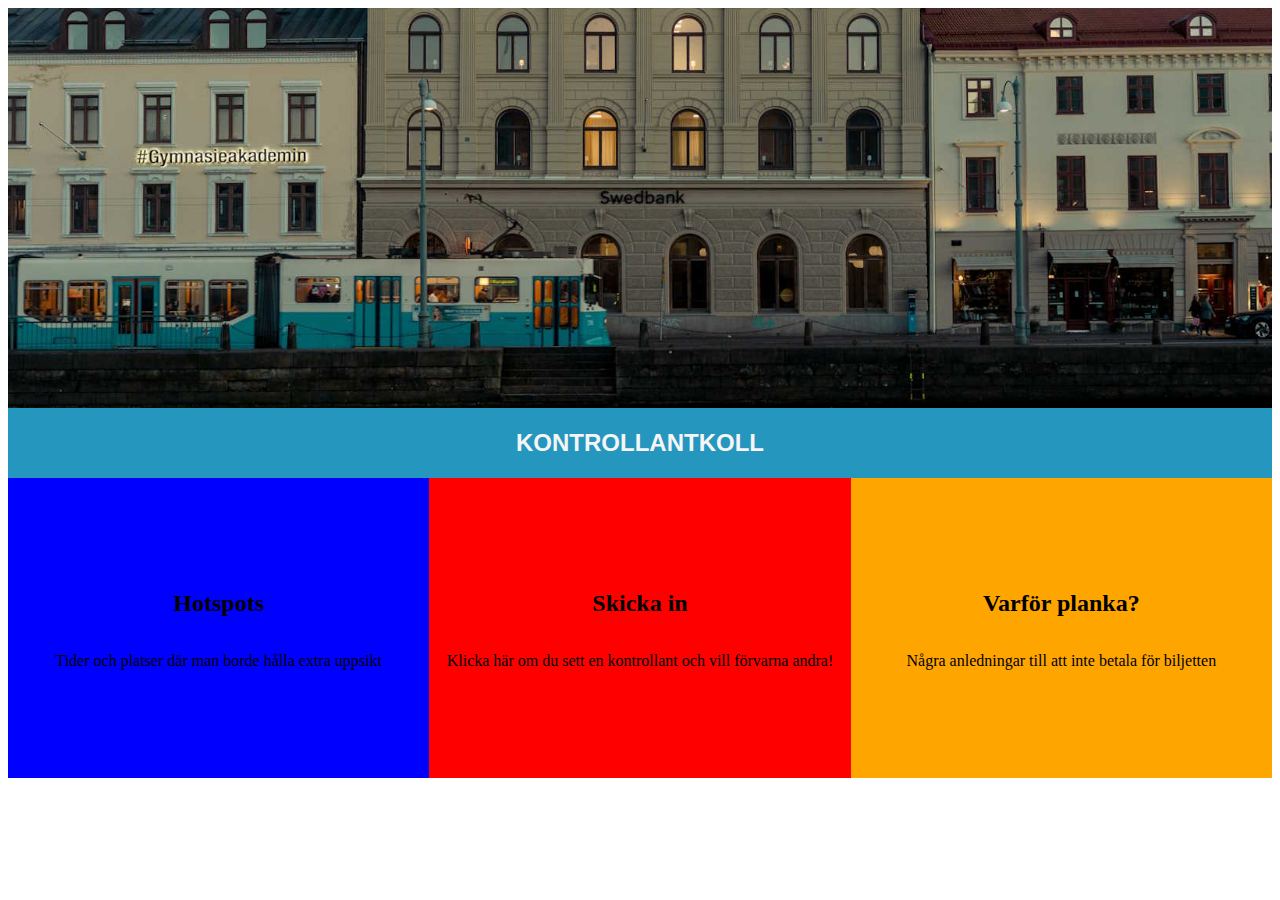
==== index.html @ 669e076f "update" ====
<!DOCTYPE html>
<html lang="en">
<head>
    <meta charset="UTF-8">
    <meta name="viewport" content="width=device-width, initial-scale=1.0">
    <title>KontrollantKoll</title>
    <link rel="stylesheet" href="css/style.css">
</head>
<body>
    <div id="grid_wrapper_main">
        <header>
            <h1>KONTROLLANTKOLL</h1>
        </header>

        <img id="tram_picture_background" src="/img/tram_across_water.jpg" alt="Picture of a tram from across a river">

        <section id="section_1" class="menu_section">
            <h2>Hotspots</h2>
            <p>Tider och platser där man borde hålla extra uppsikt</p>
        </section>
        <section id="section_2" class="menu_section">
            <h2>Skicka in</h2>
            <p>Klicka här om du sett en kontrollant och vill förvarna andra!</p>
        </section>
        <section id="section_3" class="menu_section">
            <h2>Varför planka?</h2>
            <p>Några anledningar till att inte betala för biljetten</p>
        </section>
    </div>
</body>
</html>
---- css/style.css ----
@import url('https://fonts.googleapis.com/css2?family=Bebas+Neue&family=Kanit:ital,wght@0,100;0,200;0,300;0,400;0,500;0,600;0,700;0,800;0,900;1,100;1,200;1,300;1,400;1,500;1,600;1,700;1,800;1,900&family=Oswald:wght@500&display=swap')

* {
    margin: 0;
    padding: 0;
    box-sizing: border-box;
}




/*-Wrappers--------------------------------------------------------------------------------------------------------*/

#grid_wrapper_main {
    display: grid;
    grid-template-columns: 1fr 1fr 1fr;
    grid-template-rows: 400px 70px 300px;
    grid-template-areas:
    "tram tram tram"
    "head head head"
    "sec1 sec2 sec3"
    ;
}

/*-Classes---------------------------------------------------------------------------------------------------------*/

.menu_section {
    overflow: hidden;
    display: flex;
    flex-direction: column;
    justify-content: center;
    align-items: center;
    
}

/*-Ids-------------------------------------------------------------------------------------------------------------*/

#section_1 {
    grid-area: sec1;
    background-color: blue;
}

#section_2 {
    grid-area: sec2;
    background-color: red;
}

#section_3 {
    grid-area: sec3;
    background-color: orange;
}

#tram_picture_background {
    grid-area: tram;
    height: 400px;
    width: 100%;
    object-fit: cover;
    overflow: hidden;
    display: flex;
    justify-content: center;
    align-items: center;
}

/*-tags--------------------------------------------------*/

header {
    grid-area: head;
    background-color: rgb(37, 150, 190);
    display: flex;
    justify-content: center;
    align-items: center;
}

h1 {
    color: whitesmoke;
    font-family: "Kanit", sans-serif;
    font-weight: 600;
    font-size: 1.5rem;
}
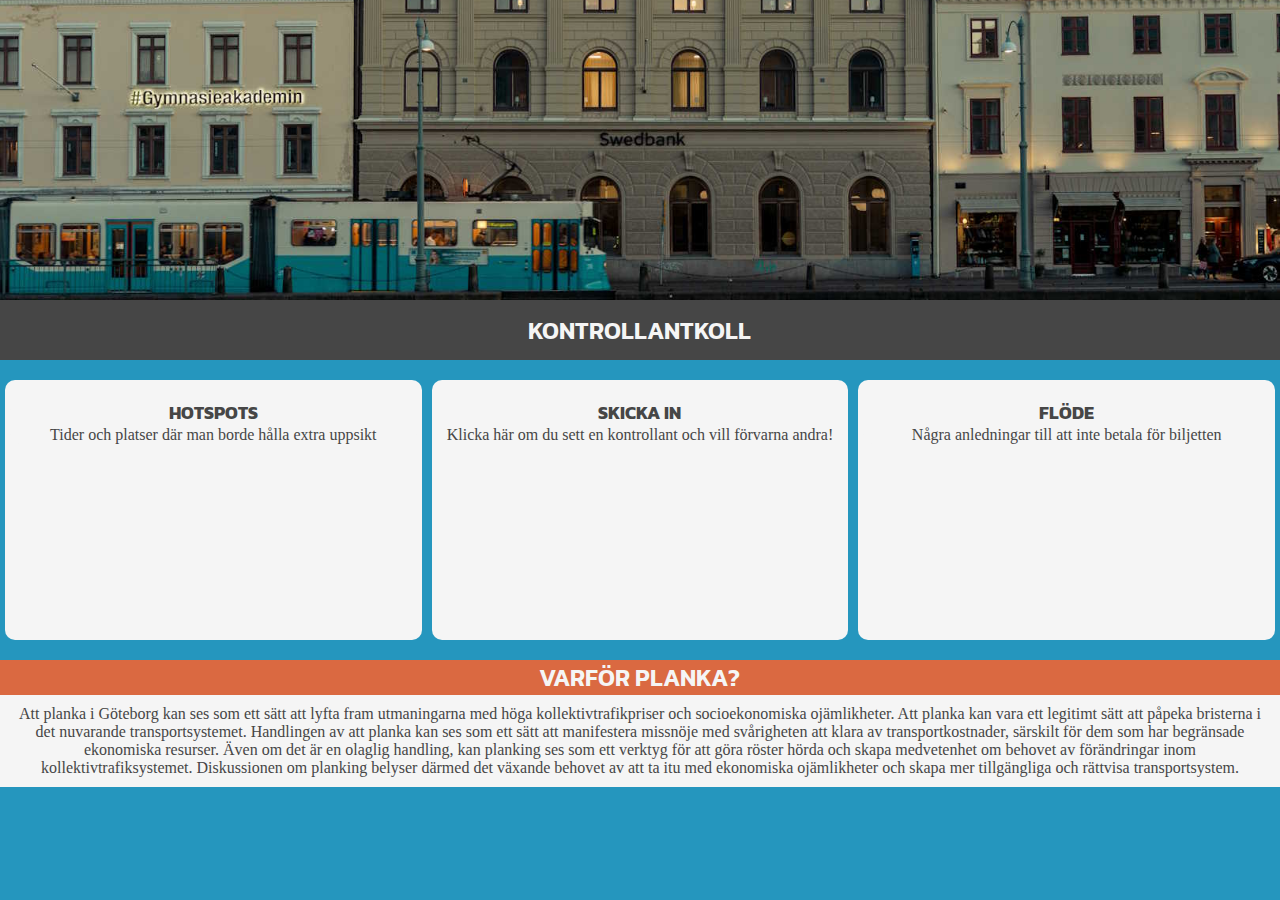
==== commit cfd33adb: "jobbade hemma idag, p.g.a. jag var sjuk" ====
--- a/index.html
+++ b/index.html
@@ -14,18 +14,32 @@
 
         <img id="tram_picture_background" src="/img/tram_across_water.jpg" alt="Picture of a tram from across a river">
 
-        <section id="section_1" class="menu_section">
-            <h2>Hotspots</h2>
-            <p>Tider och platser där man borde hålla extra uppsikt</p>
-        </section>
-        <section id="section_2" class="menu_section">
-            <h2>Skicka in</h2>
-            <p>Klicka här om du sett en kontrollant och vill förvarna andra!</p>
-        </section>
-        <section id="section_3" class="menu_section">
-            <h2>Varför planka?</h2>
-            <p>Några anledningar till att inte betala för biljetten</p>
-        </section>
+        <a href="" id="section_1" class="menu_section">
+            <section class="menu_section">
+                <h2>HOTSPOTS</h2>
+                <p>Tider och platser där man borde hålla extra uppsikt</p>
+            </section>
+        </a>
+
+        <a href="" id="section_2" class="menu_section">        
+            <section class="menu_section">
+                <h2>SKICKA IN</h2>
+                <p>Klicka här om du sett en kontrollant och vill förvarna andra!</p>
+            </section>
+        </a>
+
+        <a href="" id="section_3" class="menu_section">
+            <section class="menu_section">
+                <h2>FLÖDE</h2>
+                <p>Några anledningar till att inte betala för biljetten</p>
+            </section>
+        </a>
+
+        <article id="info_why">
+            <h1 id="title_why">VARFÖR PLANKA?</h1>
+            <p id="text_why">Att planka i Göteborg kan ses som ett sätt att lyfta fram utmaningarna med höga kollektivtrafikpriser och socioekonomiska ojämlikheter. Att planka kan vara ett legitimt sätt att påpeka bristerna i det nuvarande transportsystemet. Handlingen av att planka kan ses som ett sätt att manifestera missnöje med svårigheten att klara av transportkostnader, särskilt för dem som har begränsade ekonomiska resurser. Även om det är en olaglig handling, kan planking ses som ett verktyg för att göra röster hörda och skapa medvetenhet om behovet av förändringar inom kollektivtrafiksystemet. Diskussionen om planking belyser därmed det växande behovet av att ta itu med ekonomiska ojämlikheter och skapa mer tillgängliga och rättvisa transportsystem.</p>
+        </article>
+
     </div>
 </body>
 </html>--- a/css/style.css
+++ b/css/style.css
@@ -1,4 +1,4 @@
-@import url('https://fonts.googleapis.com/css2?family=Bebas+Neue&family=Kanit:ital,wght@0,100;0,200;0,300;0,400;0,500;0,600;0,700;0,800;0,900;1,100;1,200;1,300;1,400;1,500;1,600;1,700;1,800;1,900&family=Oswald:wght@500&display=swap')
+@import url('https://fonts.googleapis.com/css2?family=Bebas+Neue&family=Kanit:ital,wght@0,100;0,200;0,300;0,400;0,500;0,600;0,700;0,800;0,900;1,100;1,200;1,300;1,400;1,500;1,600;1,700;1,800;1,900&family=Oswald:wght@500&display=swap');
 
 * {
     margin: 0;
@@ -6,19 +6,17 @@
     box-sizing: border-box;
 }
 
-
-
-
 /*-Wrappers--------------------------------------------------------------------------------------------------------*/
 
 #grid_wrapper_main {
     display: grid;
     grid-template-columns: 1fr 1fr 1fr;
-    grid-template-rows: 400px 70px 300px;
+    grid-template-rows: 300px 60px 300px minmax(100px, 1fr);
     grid-template-areas:
     "tram tram tram"
     "head head head"
     "sec1 sec2 sec3"
+    "info info info"
     ;
 }
 
@@ -28,44 +26,64 @@
     overflow: hidden;
     display: flex;
     flex-direction: column;
-    justify-content: center;
-    align-items: center;
-    
+    justify-content: top;
+    text-align: center;
+    border-radius: 10px;
+    margin: 5px;
+    margin-top: 20px;
+    margin-bottom: 20px;
+    background-color: whitesmoke;
 }
 
 /*-Ids-------------------------------------------------------------------------------------------------------------*/
 
+#tram_picture_background {
+    grid-area: tram;
+    height: 100%;
+    width: 100%;
+    object-fit: cover;
+    overflow: hidden;
+}
+
 #section_1 {
     grid-area: sec1;
-    background-color: blue;
 }
 
 #section_2 {
     grid-area: sec2;
-    background-color: red;
 }
 
 #section_3 {
     grid-area: sec3;
-    background-color: orange;
 }
 
-#tram_picture_background {
-    grid-area: tram;
-    height: 400px;
+#info_why {
+    grid-area: info;
+    display: flex;
+    flex-direction: column;
+    justify-content: center;
+    text-align: center;
+}
+
+#title_why {
+    background-color: rgb(218, 105, 65);
     width: 100%;
-    object-fit: cover;
-    overflow: hidden;
-    display: flex;
-    justify-content: center;
-    align-items: center;
+}
+
+#text_why {
+    background-color: whitesmoke;
+    padding: 10px;
 }
 
 /*-tags--------------------------------------------------*/
 
+body {
+    background-color: rgb(37, 150, 190);
+}
+
 header {
     grid-area: head;
-    background-color: rgb(37, 150, 190);
+    background-color: rgb(70, 70, 70);
     display: flex;
     justify-content: center;
     align-items: center;
@@ -76,4 +94,18 @@
     font-family: "Kanit", sans-serif;
     font-weight: 600;
     font-size: 1.5rem;
+}
+
+h2 {
+    font-family: "Kanit", sans-serif;
+    font-size: 1.1rem;
+    color: rgb(70, 70, 70);
+}
+
+p {
+    color: rgb(70, 70, 70);
+}
+
+a {
+    text-decoration: none;
 }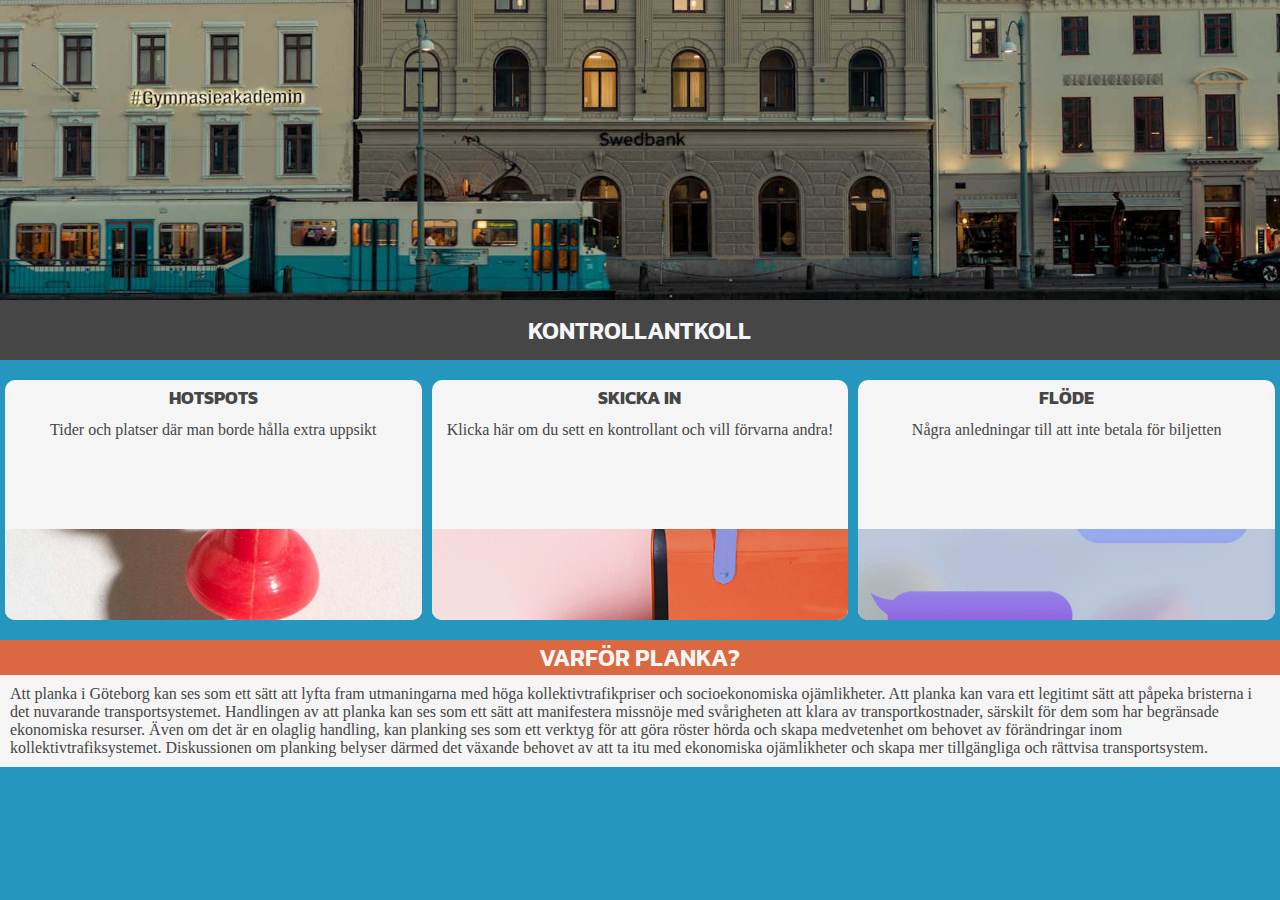
==== commit c9dc2145: "måndag igen" ====
--- a/index.html
+++ b/index.html
@@ -15,24 +15,21 @@
         <img id="tram_picture_background" src="/img/tram_across_water.jpg" alt="Picture of a tram from across a river">
 
         <a href="" id="section_1" class="menu_section">
-            <section class="menu_section">
-                <h2>HOTSPOTS</h2>
-                <p>Tider och platser där man borde hålla extra uppsikt</p>
-            </section>
+            <h2 class="menu_text">HOTSPOTS</h2>
+            <p class="menu_text">Tider och platser där man borde hålla extra uppsikt</p>
+            <img src="img/map_pin.jpg" alt="Picture of some chat bubbles" class="menu_img">
         </a>
 
         <a href="" id="section_2" class="menu_section">        
-            <section class="menu_section">
-                <h2>SKICKA IN</h2>
-                <p>Klicka här om du sett en kontrollant och vill förvarna andra!</p>
-            </section>
+            <h2 class="menu_text">SKICKA IN</h2>
+            <p class="menu_text">Klicka här om du sett en kontrollant och vill förvarna andra!</p>
+            <img src="img/mailbox.jpg" alt="Picture of some chat bubbles" class="menu_img">
         </a>
 
         <a href="" id="section_3" class="menu_section">
-            <section class="menu_section">
-                <h2>FLÖDE</h2>
-                <p>Några anledningar till att inte betala för biljetten</p>
-            </section>
+            <h2 class="menu_text">FLÖDE</h2>
+            <p class="menu_text">Några anledningar till att inte betala för biljetten</p>
+            <img src="img/messages.jpg" alt="Picture of some chat bubbles" class="menu_img">
         </a>
 
         <article id="info_why">
--- a/css/style.css
+++ b/css/style.css
@@ -11,7 +11,7 @@
 #grid_wrapper_main {
     display: grid;
     grid-template-columns: 1fr 1fr 1fr;
-    grid-template-rows: 300px 60px 300px minmax(100px, 1fr);
+    grid-template-rows: 300px 60px 280px minmax(100px, 1fr);
     grid-template-areas:
     "tram tram tram"
     "head head head"
@@ -27,12 +27,25 @@
     display: flex;
     flex-direction: column;
     justify-content: top;
-    text-align: center;
+    align-items: center;
     border-radius: 10px;
     margin: 5px;
     margin-top: 20px;
     margin-bottom: 20px;
     background-color: whitesmoke;
+    position: relative;
+}
+
+.menu_text {
+    padding: 5px;
+}
+
+.menu_img {
+    height: 38%;
+    width: 100%;
+    object-fit: cover;
+    position: absolute;
+    bottom: 0;
 }
 
 /*-Ids-------------------------------------------------------------------------------------------------------------*/
@@ -62,7 +75,6 @@
     display: flex;
     flex-direction: column;
     justify-content: center;
-    text-align: center;
 }
 
 #title_why {
@@ -94,12 +106,14 @@
     font-family: "Kanit", sans-serif;
     font-weight: 600;
     font-size: 1.5rem;
+    text-align: center;
 }
 
 h2 {
     font-family: "Kanit", sans-serif;
     font-size: 1.1rem;
     color: rgb(70, 70, 70);
+    text-align: center;
 }
 
 p {
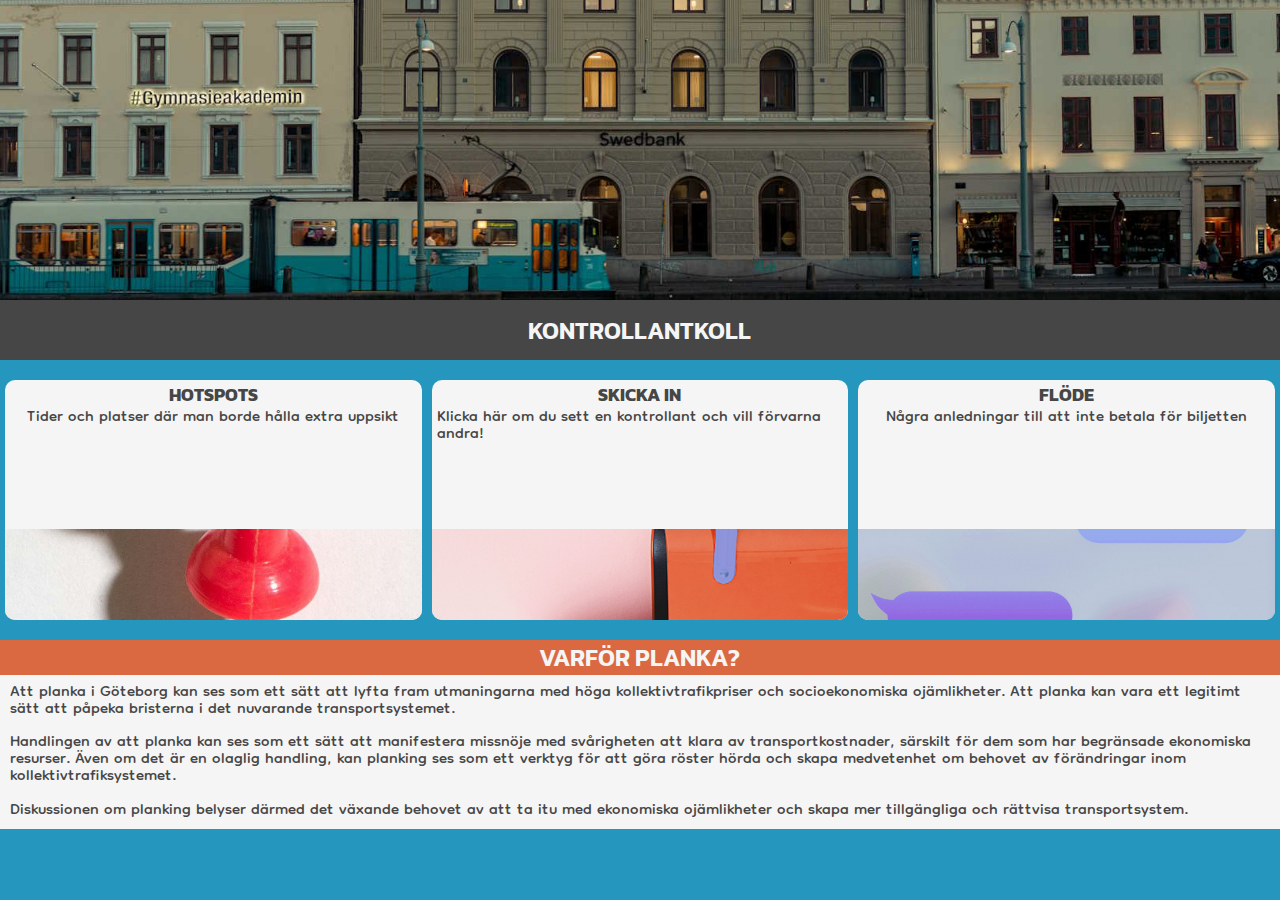
==== commit bc2d8fdf: "måndag igen" ====
--- a/index.html
+++ b/index.html
@@ -12,21 +12,21 @@
             <h1>KONTROLLANTKOLL</h1>
         </header>
 
-        <img id="tram_picture_background" src="/img/tram_across_water.jpg" alt="Picture of a tram from across a river">
+        <img id="tram_picture_background" src="img/tram_across_water.jpg" alt="Picture of a tram from across a river">
 
-        <a href="" id="section_1" class="menu_section">
+        <a href="hotspots.html" id="alternative_1" class="menu_section">
             <h2 class="menu_text">HOTSPOTS</h2>
             <p class="menu_text">Tider och platser där man borde hålla extra uppsikt</p>
             <img src="img/map_pin.jpg" alt="Picture of some chat bubbles" class="menu_img">
         </a>
 
-        <a href="" id="section_2" class="menu_section">        
+        <a href="send_in.html" id="alternative_2" class="menu_section">        
             <h2 class="menu_text">SKICKA IN</h2>
             <p class="menu_text">Klicka här om du sett en kontrollant och vill förvarna andra!</p>
             <img src="img/mailbox.jpg" alt="Picture of some chat bubbles" class="menu_img">
         </a>
 
-        <a href="" id="section_3" class="menu_section">
+        <a href="feed.html" id="alternative_3" class="menu_section">
             <h2 class="menu_text">FLÖDE</h2>
             <p class="menu_text">Några anledningar till att inte betala för biljetten</p>
             <img src="img/messages.jpg" alt="Picture of some chat bubbles" class="menu_img">
@@ -34,7 +34,13 @@
 
         <article id="info_why">
             <h1 id="title_why">VARFÖR PLANKA?</h1>
-            <p id="text_why">Att planka i Göteborg kan ses som ett sätt att lyfta fram utmaningarna med höga kollektivtrafikpriser och socioekonomiska ojämlikheter. Att planka kan vara ett legitimt sätt att påpeka bristerna i det nuvarande transportsystemet. Handlingen av att planka kan ses som ett sätt att manifestera missnöje med svårigheten att klara av transportkostnader, särskilt för dem som har begränsade ekonomiska resurser. Även om det är en olaglig handling, kan planking ses som ett verktyg för att göra röster hörda och skapa medvetenhet om behovet av förändringar inom kollektivtrafiksystemet. Diskussionen om planking belyser därmed det växande behovet av att ta itu med ekonomiska ojämlikheter och skapa mer tillgängliga och rättvisa transportsystem.</p>
+            <p id="text_why">
+                Att planka i Göteborg kan ses som ett sätt att lyfta fram utmaningarna med höga kollektivtrafikpriser och socioekonomiska ojämlikheter. Att planka kan vara ett legitimt sätt att påpeka bristerna i det nuvarande transportsystemet. 
+                <br /><br />
+                Handlingen av att planka kan ses som ett sätt att manifestera missnöje med svårigheten att klara av transportkostnader, särskilt för dem som har begränsade ekonomiska resurser. Även om det är en olaglig handling, kan planking ses som ett verktyg för att göra röster hörda och skapa medvetenhet om behovet av förändringar inom kollektivtrafiksystemet. 
+                <br /><br />
+                Diskussionen om planking belyser därmed det växande behovet av att ta itu med ekonomiska ojämlikheter och skapa mer tillgängliga och rättvisa transportsystem.
+            </p>
         </article>
 
     </div>
--- a/css/style.css
+++ b/css/style.css
@@ -1,9 +1,20 @@
 @import url('https://fonts.googleapis.com/css2?family=Bebas+Neue&family=Kanit:ital,wght@0,100;0,200;0,300;0,400;0,500;0,600;0,700;0,800;0,900;1,100;1,200;1,300;1,400;1,500;1,600;1,700;1,800;1,900&family=Oswald:wght@500&display=swap');
+
+@import url('https://fonts.googleapis.com/css2?family=Dongle&display=swap');
 
 * {
     margin: 0;
     padding: 0;
     box-sizing: border-box;
+
+    --burgerline_width: 30px;
+    --burgerline_height: 6px;
+    --burgerline_margin: 5px;
+
+    --vasttrafik_blue: rgb(37, 150, 190);
+    --text_gray: rgb(70, 70, 70);
+    --background_white: whitesmoke;
+    --complementary_orange: rgb(218, 105, 65);
 }
 
 /*-Wrappers--------------------------------------------------------------------------------------------------------*/
@@ -20,6 +31,46 @@
     ;
 }
 
+#grid_wrapper_hotspots {
+    display: grid;
+    grid-template-columns: 100%;
+    grid-template-rows: 50px 500px 500px;
+    grid-template-areas: 
+    "menu"
+    "map_"
+    "tabl"
+    ;
+}
+
+#grid_wrapper_send_in {
+    display: grid;
+    grid-template-columns: 100%;
+    grid-template-rows: 50px 200px 200px 200px 400px;
+    grid-template-areas:
+    "menu"
+    "stop"
+    "line"
+    "time"
+    "addi"
+    ;
+}
+
+#grid_wrapper_feed {
+    display: grid;
+    grid-template-columns: 1fr 1fr;
+    grid-template-rows: 50px 100px 100px 100px 100px 100px 100px 100px;
+    grid-template-areas:
+    "menu menu"
+    "art1 pic1"
+    "art1 art2"
+    "art3 art2"
+    "art3 art4"
+    "art5 art4"
+    "art5 art6"
+    "pic2 art6"
+    ;
+}
+
 /*-Classes---------------------------------------------------------------------------------------------------------*/
 
 .menu_section {
@@ -32,12 +83,14 @@
     margin: 5px;
     margin-top: 20px;
     margin-bottom: 20px;
-    background-color: whitesmoke;
+    background-color: var(--background_white);
     position: relative;
 }
 
 .menu_text {
-    padding: 5px;
+    padding-left: 5px;
+    padding-right: 5px;
+    padding-top: 2px;
 }
 
 .menu_img {
@@ -48,7 +101,68 @@
     bottom: 0;
 }
 
+.links_visible {
+    transform: translateY(450px);
+}
+
+.burger_line {
+    width: var(--burgerline_width);
+    height: var(--burgerline_height);
+    margin: var(--burgerline_margin);
+    background: var(--background_white);
+    transition: all 0.5s;
+}
+
+.burger_in_x_form #burger_line_1 {
+    transform: translateY(calc(var(--burgerline_height) + var(--burgerline_margin))) rotate(45deg);
+}
+
+.burger_in_x_form #burger_line_2 {
+    opacity: 0;
+}
+
+.burger_in_x_form #burger_line_3 {
+    transform: translateY(calc((-1)*(var(--burgerline_height) + var(--burgerline_margin)))) rotate(-45deg);
+}
+
 /*-Ids-------------------------------------------------------------------------------------------------------------*/
+#burger {
+    cursor: pointer;
+    margin-right: 10px;
+}
+
+#link_list {
+    display: flex;
+    flex-direction: column;
+    height: 400px;
+    width: 150px;
+    position: absolute;
+    top: -400px;
+    right: 0;
+    align-items: center;
+    justify-content: space-around;
+    list-style: none;
+    background: var(--background_white);
+    transition: all 0.5s;
+    z-index: -1;
+}
+
+#link_list a {
+    color: var(--text_gray);
+    font-weight: bold;
+    font-size: 1.25rem;
+    letter-spacing: 0.1875rem;
+    text-transform: uppercase;
+    width: 150px;
+    height: 3rem;
+    display: flex;
+    justify-content: center;
+    align-items: center;
+}
+
+#link_list a:hover {
+    background: var(--complementary_orange)
+}
 
 #tram_picture_background {
     grid-area: tram;
@@ -58,15 +172,15 @@
     overflow: hidden;
 }
 
-#section_1 {
+#alternative_1 {
     grid-area: sec1;
 }
 
-#section_2 {
+#alternative_2 {
     grid-area: sec2;
 }
 
-#section_3 {
+#alternative_3 {
     grid-area: sec3;
 }
 
@@ -78,31 +192,83 @@
 }
 
 #title_why {
-    background-color: rgb(218, 105, 65);
+    background-color: var(--complementary_orange);
     width: 100%;
 }
 
 #text_why {
-    background-color: whitesmoke;
+    background-color: var(--background_white);
     padding: 10px;
 }
 
+#article_map {
+    grid-area: map_;
+}
+
+#article_time {
+    grid-area: tabl;
+}
+
+#what_stop {
+    grid-area: stop;
+    background-color: rgb(0, 23, 66);
+}
+
+#what_tramline {
+    grid-area: line;
+    background-color: forestgreen;
+}
+
+#what_time {
+    grid-area: time;
+    background-color: chartreuse;
+}
+
+#additional_info {
+    grid-area: addi;
+    background-color: coral;
+}
+
+#title_and_menu {
+    grid-area: menu;
+    position: sticky;
+    top: 0px;
+    display: flex;
+    justify-content: space-between;
+    height: 50px;
+}
+
+#title_and_menu h1 {
+    margin-left: 10px;
+    width: 100%;
+}
+
 /*-tags--------------------------------------------------*/
 
 body {
-    background-color: rgb(37, 150, 190);
+    background-color: var(--vasttrafik_blue);
+}
+
+nav {
+    height: 100px;
+    width: 100%;
+    display: flex;
+    justify-content: end;
+    align-items: center;
+    font-family: 'Courier New', Courier, monospace;
 }
 
 header {
     grid-area: head;
-    background-color: rgb(70, 70, 70);
+    background-color: var(--text_gray);
     display: flex;
     justify-content: center;
     align-items: center;
+    z-index: 1;
 }
 
 h1 {
-    color: whitesmoke;
+    color: var(--background_white);
     font-family: "Kanit", sans-serif;
     font-weight: 600;
     font-size: 1.5rem;
@@ -112,12 +278,15 @@
 h2 {
     font-family: "Kanit", sans-serif;
     font-size: 1.1rem;
-    color: rgb(70, 70, 70);
+    color: var(--text_gray);
     text-align: center;
 }
 
 p {
-    color: rgb(70, 70, 70);
+    color: var(--text_gray);
+    font-family: "Dongle", sans-serif;
+    font-size: 1.5rem;
+    line-height: 0.7;
 }
 
 a {
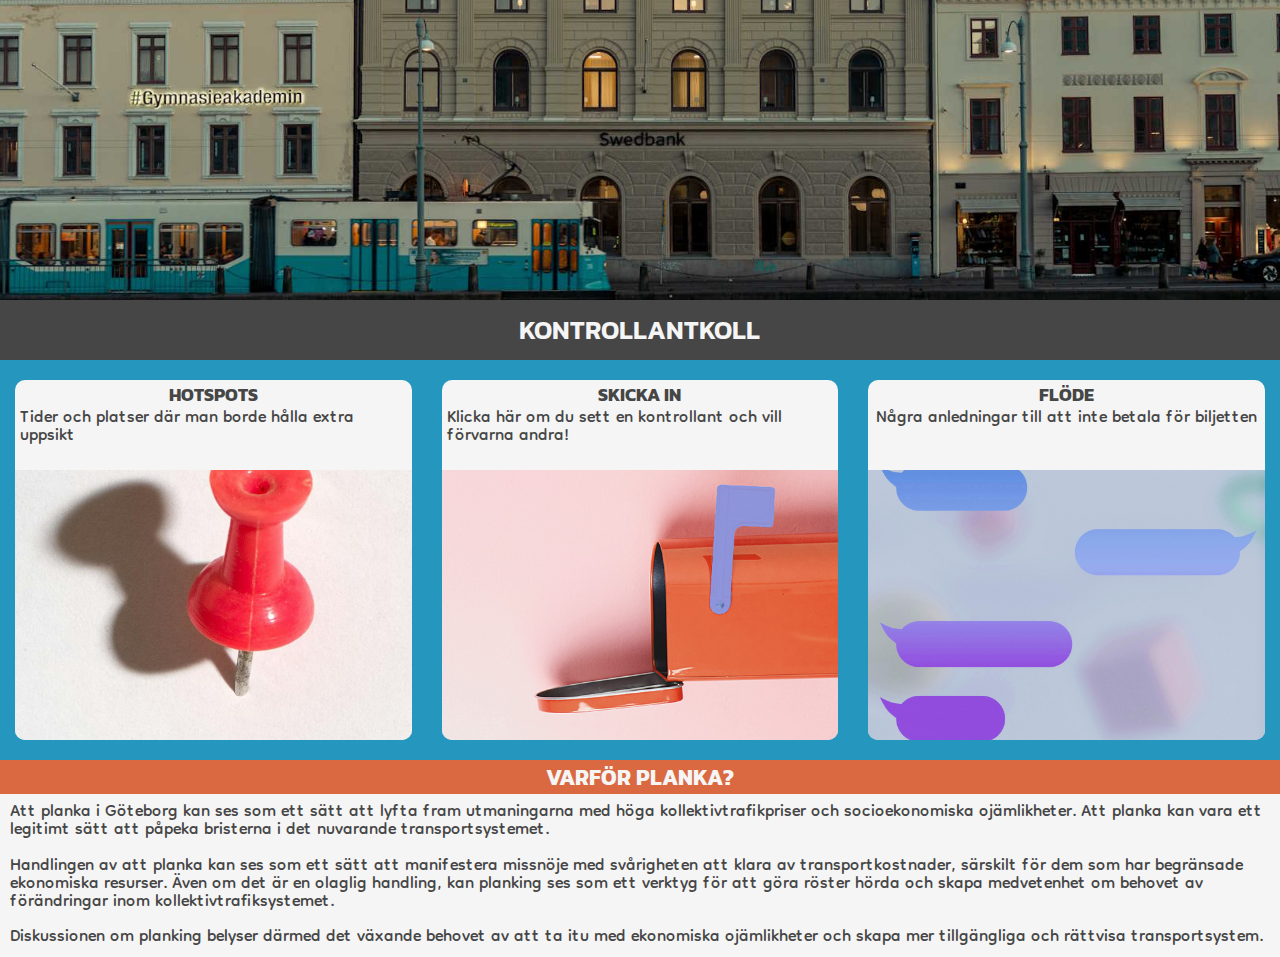
==== commit eabbda0f: "klar?" ====
--- a/index.html
+++ b/index.html
@@ -8,7 +8,7 @@
 </head>
 <body>
     <div id="grid_wrapper_main">
-        <header>
+        <header id="main_header">
             <h1>KONTROLLANTKOLL</h1>
         </header>
 
@@ -33,7 +33,7 @@
         </a>
 
         <article id="info_why">
-            <h1 id="title_why">VARFÖR PLANKA?</h1>
+            <h2 id="title_why">VARFÖR PLANKA?</h2>
             <p id="text_why">
                 Att planka i Göteborg kan ses som ett sätt att lyfta fram utmaningarna med höga kollektivtrafikpriser och socioekonomiska ojämlikheter. Att planka kan vara ett legitimt sätt att påpeka bristerna i det nuvarande transportsystemet. 
                 <br /><br />
--- a/css/style.css
+++ b/css/style.css
@@ -11,7 +11,11 @@
     --burgerline_height: 6px;
     --burgerline_margin: 5px;
 
+    --standard_margin: 10px;
+    --standard_border_radius: 10px;
+
     --vasttrafik_blue: rgb(37, 150, 190);
+    --vasttrafik_lightblue: rgb(0, 175, 240);
     --text_gray: rgb(70, 70, 70);
     --background_white: whitesmoke;
     --complementary_orange: rgb(218, 105, 65);
@@ -34,7 +38,7 @@
 #grid_wrapper_hotspots {
     display: grid;
     grid-template-columns: 100%;
-    grid-template-rows: 50px 500px 500px;
+    grid-template-rows: 50px auto auto;
     grid-template-areas: 
     "menu"
     "map_"
@@ -45,13 +49,15 @@
 #grid_wrapper_send_in {
     display: grid;
     grid-template-columns: 100%;
-    grid-template-rows: 50px 200px 200px 200px 400px;
+    grid-template-rows: 50px auto auto auto auto 40px 300px;
     grid-template-areas:
     "menu"
     "stop"
     "line"
     "time"
     "addi"
+    "subm"
+    "than"
     ;
 }
 
@@ -60,18 +66,19 @@
     grid-template-columns: 1fr 1fr;
     grid-template-rows: 50px 100px 100px 100px 100px 100px 100px 100px;
     grid-template-areas:
+    /*pos as in post*/
     "menu menu"
-    "art1 pic1"
-    "art1 art2"
-    "art3 art2"
-    "art3 art4"
-    "art5 art4"
-    "art5 art6"
-    "pic2 art6"
+    "pos1 pic1"
+    "pos1 pos2"
+    "pos3 pos2"
+    "pos3 pos4"
+    "pos5 pos4"
+    "pos5 pos6"
+    "pic2 pos6"
     ;
 }
 
-/*-Classes---------------------------------------------------------------------------------------------------------*/
+/*-Classes--------------------------------------------------------------------------------------------------------*/
 
 .menu_section {
     overflow: hidden;
@@ -79,8 +86,8 @@
     flex-direction: column;
     justify-content: top;
     align-items: center;
-    border-radius: 10px;
-    margin: 5px;
+    border-radius: var(--standard_border_radius);
+    margin: calc(var(--standard_margin) - 5px);
     margin-top: 20px;
     margin-bottom: 20px;
     background-color: var(--background_white);
@@ -101,6 +108,72 @@
     bottom: 0;
 }
 
+.send_in_square {
+    border-radius: var(--standard_border_radius);
+    background-color: var(--background_white);
+    margin: var(--standard_margin) var(--standard_margin) 0px var(--standard_margin);
+    height: 100px;
+    padding: 0px 10px 10px 10px;
+}
+
+.send_in_square h2 {
+    background-color: var(--complementary_orange);
+    color: var(--background_white);
+    border-radius: var(--standard_border_radius) var(--standard_border_radius) 0px 0px;
+    margin: 0px -10px 0px -10px;
+}
+
+.send_in_square input {
+    width: 100%;
+    height: calc(100% - 40px);
+    border-radius: var(--standard_border_radius);
+    margin-top: 10px;
+    font-family: "Dongle", sans-serif;
+    font-size: 1.6rem;
+}
+
+.feed_posts {
+    background-color: var(--background_white);
+    border-radius: var(--standard_border_radius);
+    padding: 5px;
+}
+
+.feed_posts h2 {
+    background-color: var(--complementary_orange);
+    font-size: 0.9rem;
+    color: var(--background_white);
+    margin: -5px -5px 0px -5px;
+    border-radius: var(--standard_border_radius) var(--standard_border_radius) 0px 0px;
+}
+
+.feed_posts p {
+    margin-top: 5px;
+}
+
+.feed_left {
+    margin: var(--standard_margin) calc(var(--standard_margin)/2) 0px var(--standard_margin);
+}
+
+.feed_right {
+    margin: 0px var(--standard_margin) var(--standard_margin) calc(var(--standard_margin)/2);
+    position: relative;
+    top: 10px;
+}
+
+.feed_pictures {
+    border-radius: var(--standard_border_radius);
+    background-image: url(../img/tram_at_angle.jpg);
+    background-size: cover;
+    display: flex;
+    justify-content: center;
+    align-items: center;
+}
+
+.feed_pictures h2 {
+    width: 100%;
+    background-color: var(--background_white);
+}
+
 .links_visible {
     transform: translateY(450px);
 }
@@ -111,6 +184,7 @@
     margin: var(--burgerline_margin);
     background: var(--background_white);
     transition: all 0.5s;
+    border-radius: 2px;
 }
 
 .burger_in_x_form #burger_line_1 {
@@ -149,12 +223,12 @@
 
 #link_list a {
     color: var(--text_gray);
+    font-family: "Kanit", sans-serif;
     font-weight: bold;
     font-size: 1.25rem;
-    letter-spacing: 0.1875rem;
     text-transform: uppercase;
     width: 150px;
-    height: 3rem;
+    height: 100px;
     display: flex;
     justify-content: center;
     align-items: center;
@@ -192,6 +266,8 @@
 }
 
 #title_why {
+    color: var(--background_white);
+    font-size: 1.4rem;
     background-color: var(--complementary_orange);
     width: 100%;
 }
@@ -203,47 +279,130 @@
 
 #article_map {
     grid-area: map_;
+    background-color: var(--background_white);
+}
+
+#article_map h2, #article_time h2 {
+    background-color: var(--complementary_orange);
+    color: var(--background_white);
+}
+
+#article_map p, #article_time p {
+    color: var(--text_gray);
+    margin: var(--standard_margin);
+}
+
+#article_map img, #article_time img {
+    border-radius: var(--standard_border_radius);
+    margin: var(--standard_margin);
+    width: calc(100% - var(--standard_margin) * 2);
 }
 
 #article_time {
     grid-area: tabl;
+    background-color: var(--background_white);
 }
 
 #what_stop {
     grid-area: stop;
-    background-color: rgb(0, 23, 66);
 }
 
 #what_tramline {
     grid-area: line;
-    background-color: forestgreen;
 }
 
 #what_time {
     grid-area: time;
-    background-color: chartreuse;
 }
 
 #additional_info {
     grid-area: addi;
-    background-color: coral;
+    height: 300px;
+    margin-bottom: 10px;
+}
+
+#submit {
+    grid-area: subm;
+    background-color: var(--text_gray);
+    display: flex;
+    align-items: center;
+    justify-content: center;
+}
+
+#submit input {
+    width: 200px;
+    height: 30px;
+    font-family: "Dongle", sans-serif;
+    font-size: 1.6rem;
+    border-radius: var(--standard_border_radius);
+}
+
+#thank_you {
+    grid-area: than;
+    background-image: url(../img/tram_at_angle.jpg);
+    background-size: cover;
+    height: 100%;
+    display: flex;
+    flex-direction: column;
+    justify-content: center;
+}
+
+#thank_you h2, #thank_you p {
+    background-color: var(--complementary_orange);
+    color: var(--background_white);
+    text-align: center;
+    margin: 20px 0px 20px 0px;
+}
+
+#post_1 {
+    grid-area: pos1;
+}
+
+#post_2 {
+    grid-area: pos2;
+}
+
+#post_3 {
+    grid-area: pos3;
+}
+
+#post_4 {
+    grid-area: pos4;
+}
+
+#post_5 {
+    grid-area: pos5;
+}
+
+#post_6 {
+    grid-area: pos6;
+}
+
+#feed_picture_1 {
+    grid-area: pic1;
+}
+
+#feed_picture_2 {
+    grid-area: pic2;
 }
 
 #title_and_menu {
     grid-area: menu;
     position: sticky;
     top: 0px;
-    display: flex;
-    justify-content: space-between;
     height: 50px;
 }
 
 #title_and_menu h1 {
-    margin-left: 10px;
     width: 100%;
 }
 
-/*-tags--------------------------------------------------*/
+#main_header {
+    background-color: var(--text_gray);
+
+}
+
+/*-tags-----------------------------------------------------------------------------------------------------------*/
 
 body {
     background-color: var(--vasttrafik_blue);
@@ -271,8 +430,9 @@
     color: var(--background_white);
     font-family: "Kanit", sans-serif;
     font-weight: 600;
-    font-size: 1.5rem;
+    font-size: 1.6rem;
     text-align: center;
+    text-transform: uppercase;
 }
 
 h2 {
@@ -280,6 +440,7 @@
     font-size: 1.1rem;
     color: var(--text_gray);
     text-align: center;
+    text-transform: uppercase;
 }
 
 p {
@@ -291,4 +452,180 @@
 
 a {
     text-decoration: none;
+}
+
+/*-Computer adaptions---------------------------------------------------------------------------------------------*/
+
+@media screen and (min-width: 700px) {
+
+    * {
+        --standard_margin: 20px;
+    }
+    
+    /*---Wrappers---*/
+
+    #grid_wrapper_main {
+        display: grid;
+        grid-template-columns: 1fr 1fr 1fr;
+        grid-template-rows: 300px 60px 400px minmax(100px, 1fr);
+        grid-template-areas:
+        "tram tram tram"
+        "head head head"
+        "sec1 sec2 sec3"
+        "info info info"
+        ;
+    }
+
+    #grid_wrapper_hotspots {
+        display: grid;
+        grid-template-columns: 1fr 1fr;
+        grid-template-rows: 100px auto;
+        grid-template-areas: 
+        "menu menu"
+        "map_ tabl"
+        ;
+    }
+    
+    #grid_wrapper_send_in {
+        display: grid;
+        grid-template-columns: 1fr 1fr 1fr;
+        grid-template-rows: 100px auto auto 80px 500px;
+        grid-template-areas:
+        "menu menu menu"
+        "stop line time"
+        "addi addi addi"
+        "subm subm subm"
+        "than than than"
+        ;
+    }
+    
+    #grid_wrapper_feed {
+        display: grid;
+        grid-template-columns: 1fr 1fr 1fr;
+        grid-template-rows: 100px 200px 200px 200px 200px;
+        grid-template-areas:
+        /*pos as in post*/
+        "menu menu menu"
+        "pos1 pic1 pos2"
+        "pos1 pos3 pos2"
+        "pos4 pos3 pos5"
+        "pos4 pic2 pos5"
+        ;
+    }
+
+    /*---classes---*/
+    
+    .feed_posts h2 {
+        font-size: 1.6rem;
+    }
+
+    .feed_posts p {
+        font-size: 2rem;
+    }
+
+    .feed_pictures h2 {
+        font-size: 1.6rem;
+    }
+
+    .feed_left {
+        margin: calc(var(--standard_margin)/2);
+    }
+    
+    .feed_right {
+        margin: calc(var(--standard_margin)/2);
+        position: relative;
+        top: 0px;
+    }
+
+    .menu_img {
+        height: 75%;
+    }
+
+    .links_visible {
+        transform: translateY(0px);
+    }
+
+    /*---ids---*/
+
+
+    #title_and_menu h1 {
+        font-size: 2rem;
+        position: absolute;
+        background-color: var(--complementary_orange);
+        top: 0px;
+    }
+
+    #additional_info {
+        margin-bottom: var(--standard_margin);
+    }
+
+    #submit input {
+        width: 400px;
+        height: 60px;
+    }
+
+    #thank_you h2, #thank_you p {
+        padding: 10px;
+    }
+
+    #article_map {
+        margin: var(--standard_margin) calc(var(--standard_margin)/2) var(--standard_margin) var(--standard_margin);
+        border-radius: var(--standard_border_radius);
+    }
+
+    #article_map img, #article_time img {
+        object-fit: contain;
+        width: calc(100% - var(--standard_margin) * 2);
+    }
+
+    #article_map h2, #article_time h2 {
+        border-radius: var(--standard_border_radius) var(--standard_border_radius) 0px 0px;
+        font-size: 1.6rem;
+    }
+
+    #article_time {
+        margin: var(--standard_margin) var(--standard_margin) var(--standard_margin) calc(var(--standard_margin)/2);
+        border-radius: var(--standard_border_radius);
+    }
+
+    #post_6 {
+        display: none;
+    }
+
+    #link_list {
+        flex-direction: row;
+        height: 50px;
+        width: 100vw;
+        top: 50px;
+        background-color: var(--text_gray);
+    }
+
+    #link_list a {
+        color: var(--background_white);
+        width: 25vw;
+        height: 52px;
+        margin-bottom: 2px;
+
+    }
+
+    #link_list a:hover {
+        background: var(--background_white);
+        color: var(--text_gray);
+    }
+
+    #burger {
+        display: none;
+    }
+
+    /*---tags---*/
+
+    nav {
+        display: flex;
+        justify-content: center;
+        align-items: center;
+    }
+
+    p {
+        font-size: 1.6rem;
+    }
 }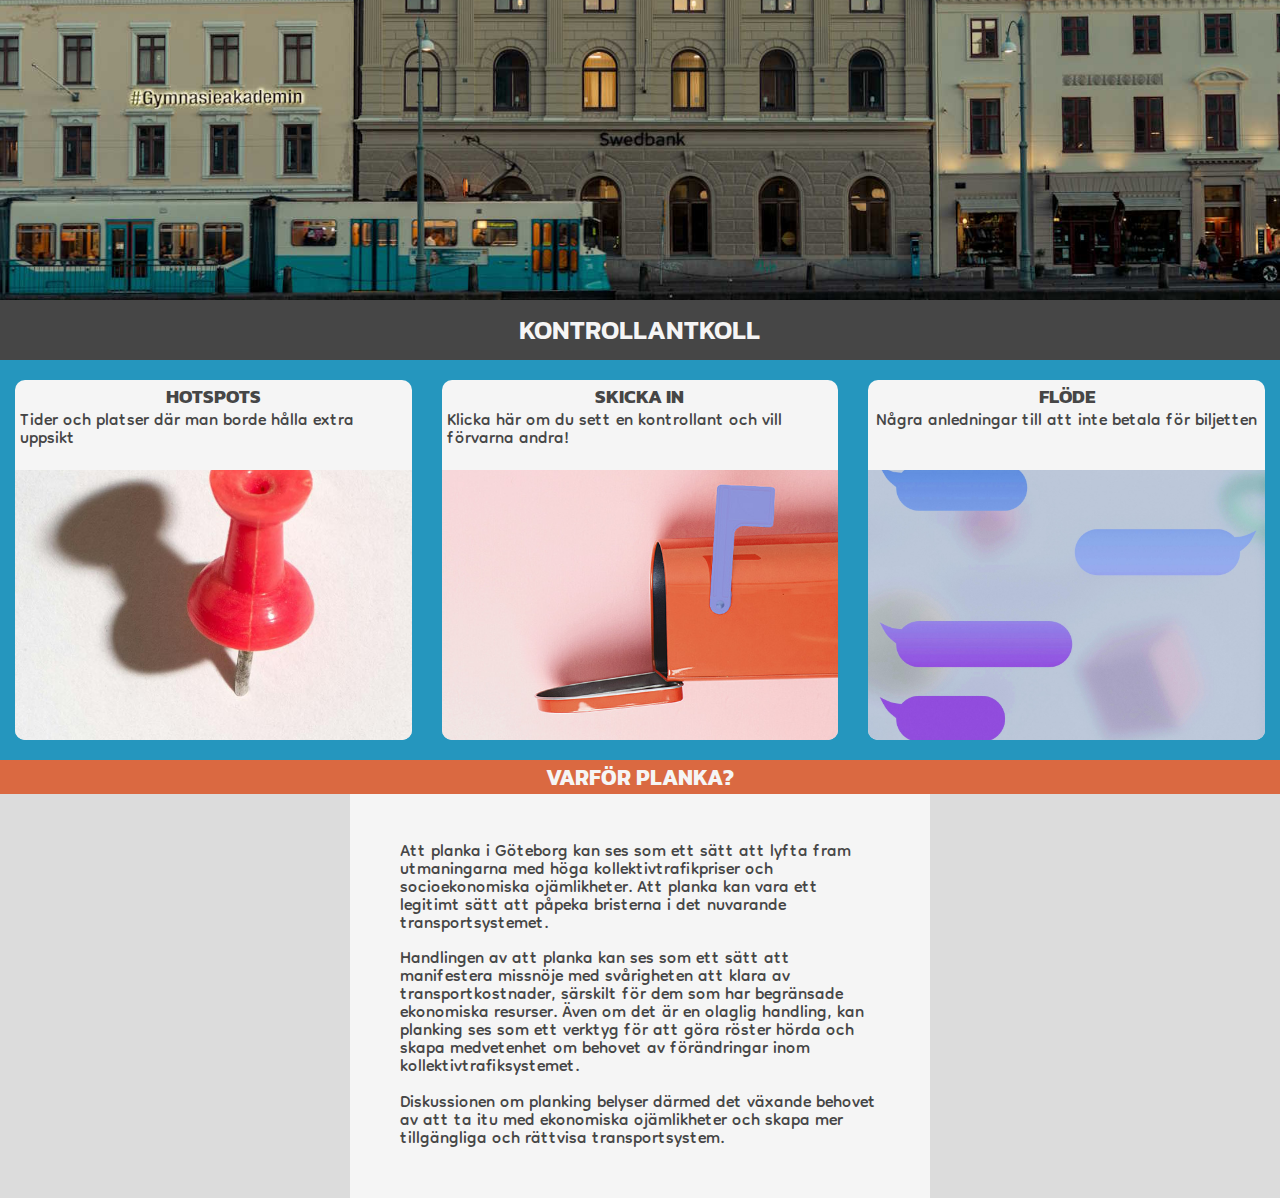
==== commit 61a00f54: "Färdig!" ====
--- a/index.html
+++ b/index.html
@@ -36,9 +36,9 @@
             <h2 id="title_why">VARFÖR PLANKA?</h2>
             <p id="text_why">
                 Att planka i Göteborg kan ses som ett sätt att lyfta fram utmaningarna med höga kollektivtrafikpriser och socioekonomiska ojämlikheter. Att planka kan vara ett legitimt sätt att påpeka bristerna i det nuvarande transportsystemet. 
-                <br /><br />
+                <br/><br/>
                 Handlingen av att planka kan ses som ett sätt att manifestera missnöje med svårigheten att klara av transportkostnader, särskilt för dem som har begränsade ekonomiska resurser. Även om det är en olaglig handling, kan planking ses som ett verktyg för att göra röster hörda och skapa medvetenhet om behovet av förändringar inom kollektivtrafiksystemet. 
-                <br /><br />
+                <br/><br/>
                 Diskussionen om planking belyser därmed det växande behovet av att ta itu med ekonomiska ojämlikheter och skapa mer tillgängliga och rättvisa transportsystem.
             </p>
         </article>
--- a/css/style.css
+++ b/css/style.css
@@ -18,6 +18,7 @@
     --vasttrafik_lightblue: rgb(0, 175, 240);
     --text_gray: rgb(70, 70, 70);
     --background_white: whitesmoke;
+    --light_gray_background: rgb(220, 220, 220);
     --complementary_orange: rgb(218, 105, 65);
 }
 
@@ -84,7 +85,6 @@
     overflow: hidden;
     display: flex;
     flex-direction: column;
-    justify-content: top;
     align-items: center;
     border-radius: var(--standard_border_radius);
     margin: calc(var(--standard_margin) - 5px);
@@ -160,7 +160,7 @@
     top: 10px;
 }
 
-.feed_pictures {
+.feed_send_in_button {
     border-radius: var(--standard_border_radius);
     background-image: url(../img/tram_at_angle.jpg);
     background-size: cover;
@@ -169,7 +169,7 @@
     align-items: center;
 }
 
-.feed_pictures h2 {
+.feed_send_in_button h2 {
     width: 100%;
     background-color: var(--background_white);
 }
@@ -216,7 +216,7 @@
     align-items: center;
     justify-content: space-around;
     list-style: none;
-    background: var(--background_white);
+    background: var(--light_gray_background);
     transition: all 0.5s;
     z-index: -1;
 }
@@ -225,7 +225,7 @@
     color: var(--text_gray);
     font-family: "Kanit", sans-serif;
     font-weight: bold;
-    font-size: 1.25rem;
+    font-size: 1.2rem;
     text-transform: uppercase;
     width: 150px;
     height: 100px;
@@ -263,6 +263,8 @@
     display: flex;
     flex-direction: column;
     justify-content: center;
+    align-items: center;
+    background-color: var(--light_gray_background);
 }
 
 #title_why {
@@ -274,7 +276,7 @@
 
 #text_why {
     background-color: var(--background_white);
-    padding: 10px;
+    padding: 15px;
 }
 
 #article_map {
@@ -378,11 +380,11 @@
     grid-area: pos6;
 }
 
-#feed_picture_1 {
+#feed_button_1 {
     grid-area: pic1;
 }
 
-#feed_picture_2 {
+#feed_button_2 {
     grid-area: pic2;
 }
 
@@ -502,7 +504,7 @@
     #grid_wrapper_feed {
         display: grid;
         grid-template-columns: 1fr 1fr 1fr;
-        grid-template-rows: 100px 200px 200px 200px 200px;
+        grid-template-rows: 100px 150px 150px 150px 150px;
         grid-template-areas:
         /*pos as in post*/
         "menu menu menu"
@@ -516,14 +518,10 @@
     /*---classes---*/
     
     .feed_posts h2 {
-        font-size: 1.6rem;
-    }
-
-    .feed_posts p {
-        font-size: 2rem;
-    }
-
-    .feed_pictures h2 {
+        font-size: 1.2rem;
+    }
+
+    .feed_send_in_button h2 {
         font-size: 1.6rem;
     }
 
@@ -546,13 +544,16 @@
     }
 
     /*---ids---*/
-
-
     #title_and_menu h1 {
         font-size: 2rem;
         position: absolute;
         background-color: var(--complementary_orange);
         top: 0px;
+    }
+
+    #text_why {
+        padding: 50px;
+        width: calc(1.5rem * 20 + 50px * 2);
     }
 
     #additional_info {
@@ -625,6 +626,10 @@
         align-items: center;
     }
 
+    h2 {
+        font-size: 1.2rem;
+    }
+
     p {
         font-size: 1.6rem;
     }
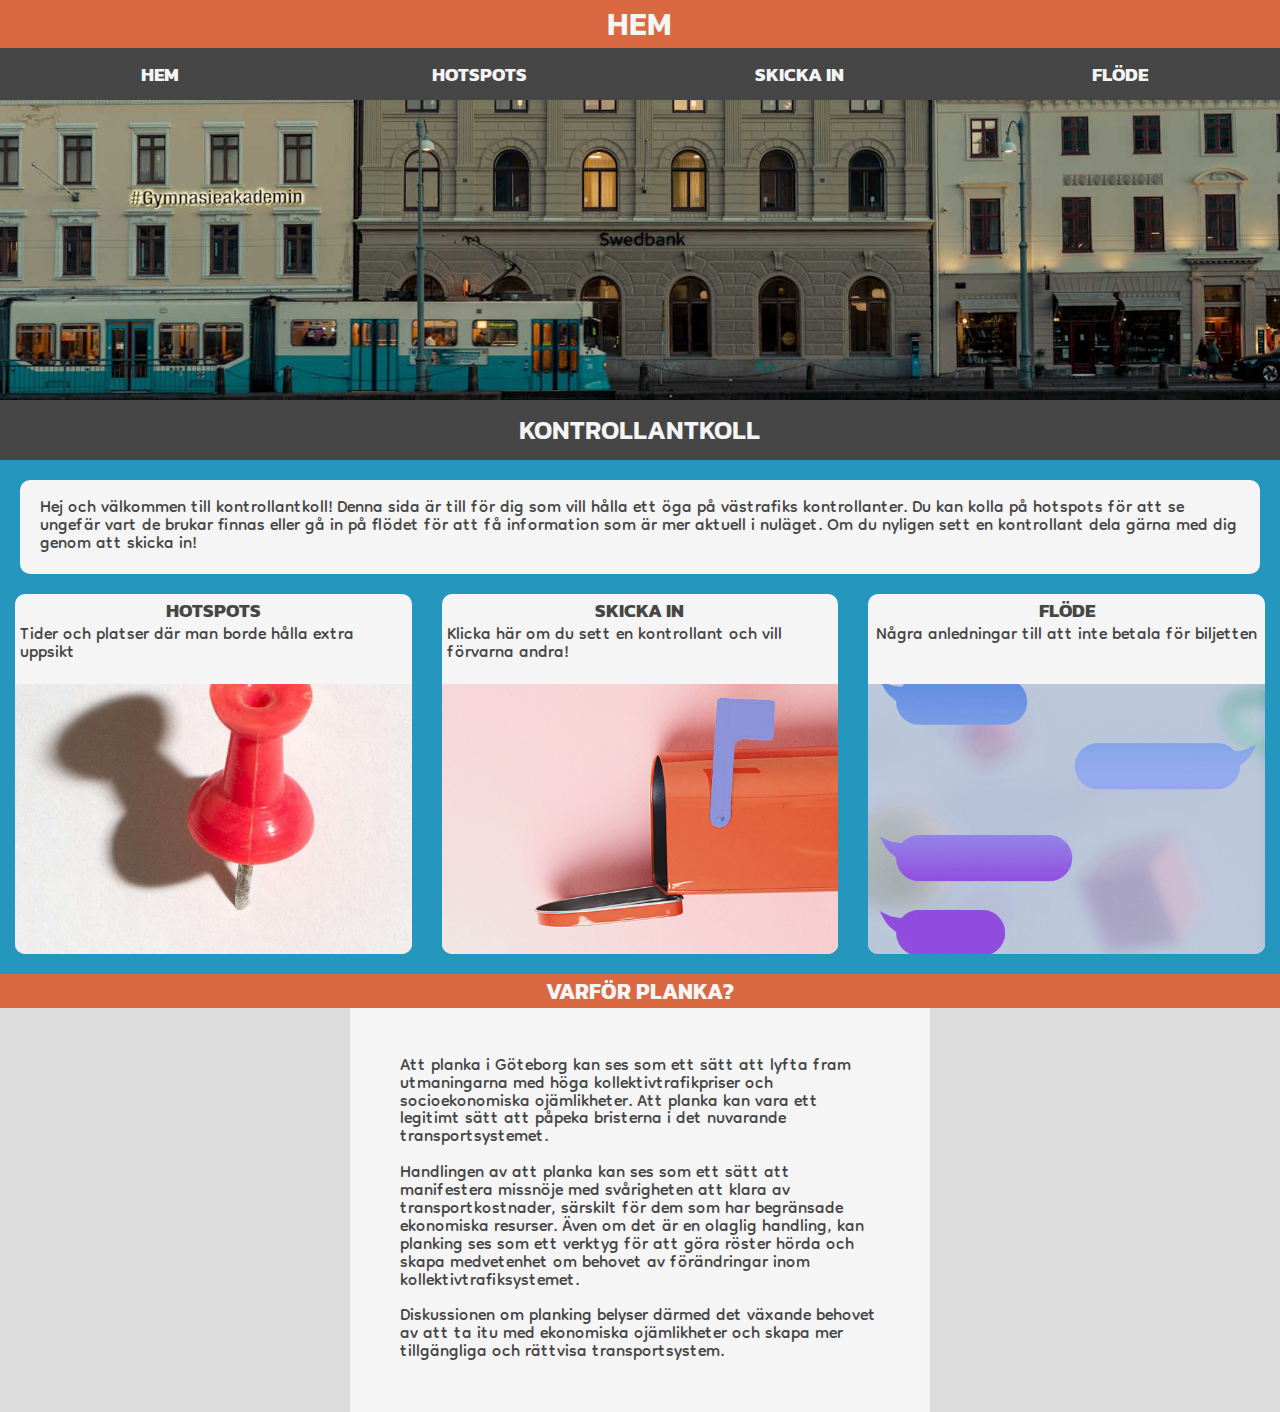
==== commit 03ac2bfc: "komplettering klar (förmodligen)" ====
--- a/index.html
+++ b/index.html
@@ -8,11 +8,32 @@
 </head>
 <body>
     <div id="grid_wrapper_main">
-        <header id="main_header">
-            <h1>KONTROLLANTKOLL</h1>
+        <header id="title_and_menu">
+            <h1>Hem</h1>
+            <nav>
+                <div id="burger">
+                    <div id="burger_line_1" class="burger_line"></div>
+                    <div id="burger_line_2" class="burger_line"></div>
+                    <div id="burger_line_3" class="burger_line"></div>
+                </div>
+                <ul id="link_list">
+                    <li><a href="index.html">Hem</a></li>
+                    <li><a href="hotspots.html">Hotspots</a></li>
+                    <li><a href="send_in.html">Skicka in</a></li>
+                    <li><a href="feed.html">Flöde</a></li>
+                </ul>
+            </nav>
         </header>
 
         <img id="tram_picture_background" src="img/tram_across_water.jpg" alt="Picture of a tram from across a river">
+
+        <div id="main_header">
+            <h1>KONTROLLANTKOLL</h1>
+        </div>
+
+        <div id="info_main" class="info_box">
+            <p>Hej och välkommen till kontrollantkoll! Denna sida är till för dig som vill hålla ett öga på västrafiks kontrollanter. Du kan kolla på hotspots för att se ungefär vart de brukar finnas eller gå in på flödet för att få information som är mer aktuell i nuläget. Om du nyligen sett en kontrollant dela gärna med dig genom att skicka in!</p>
+        </div>
 
         <a href="hotspots.html" id="alternative_1" class="menu_section">
             <h2 class="menu_text">HOTSPOTS</h2>
@@ -44,5 +65,6 @@
         </article>
 
     </div>
+    <script src="js/script.js"></script>
 </body>
 </html>--- a/css/style.css
+++ b/css/style.css
@@ -27,10 +27,12 @@
 #grid_wrapper_main {
     display: grid;
     grid-template-columns: 1fr 1fr 1fr;
-    grid-template-rows: 300px 60px 280px minmax(100px, 1fr);
+    grid-template-rows: 50px 300px 60px auto 280px minmax(100px, 1fr);
     grid-template-areas:
+    "menu menu menu"
     "tram tram tram"
-    "head head head"
+    "titl titl titl"
+    "imai imai imai"
     "sec1 sec2 sec3"
     "info info info"
     ;
@@ -39,9 +41,10 @@
 #grid_wrapper_hotspots {
     display: grid;
     grid-template-columns: 100%;
-    grid-template-rows: 50px auto auto;
+    grid-template-rows: 50px auto auto auto;
     grid-template-areas: 
     "menu"
+    "ihot"
     "map_"
     "tabl"
     ;
@@ -50,9 +53,10 @@
 #grid_wrapper_send_in {
     display: grid;
     grid-template-columns: 100%;
-    grid-template-rows: 50px auto auto auto auto 40px 300px;
+    grid-template-rows: 50px auto auto auto auto auto 40px 300px;
     grid-template-areas:
     "menu"
+    "isen"
     "stop"
     "line"
     "time"
@@ -65,10 +69,11 @@
 #grid_wrapper_feed {
     display: grid;
     grid-template-columns: 1fr 1fr;
-    grid-template-rows: 50px 100px 100px 100px 100px 100px 100px 100px;
+    grid-template-rows: 50px auto 100px 100px 100px 100px 100px 100px 100px;
     grid-template-areas:
     /*pos as in post*/
     "menu menu"
+    "ifee ifee"
     "pos1 pic1"
     "pos1 pos2"
     "pos3 pos2"
@@ -108,6 +113,17 @@
     bottom: 0;
 }
 
+.info_box {
+    background-color: var(--background_white);
+    margin: var(--standard_margin) var(--standard_margin) 0px var(--standard_margin);
+    border-radius: var(--standard_border_radius);
+    padding: var(--standard_margin);
+}
+
+.hotspots_text {
+    height: 6rem;
+}
+
 .send_in_square {
     border-radius: var(--standard_border_radius);
     background-color: var(--background_white);
@@ -246,6 +262,10 @@
     overflow: hidden;
 }
 
+#info_main {
+    grid-area: imai;
+}
+
 #alternative_1 {
     grid-area: sec1;
 }
@@ -279,6 +299,11 @@
     padding: 15px;
 }
 
+#info_hotspots {
+    grid-area: ihot;
+    margin-bottom: var(--standard_margin);
+}
+
 #article_map {
     grid-area: map_;
     background-color: var(--background_white);
@@ -303,6 +328,15 @@
 #article_time {
     grid-area: tabl;
     background-color: var(--background_white);
+}
+
+#info_send_in {
+    grid-area: isen;
+}
+
+#info_send_in a {
+    text-decoration: underline;
+    color: blue;
 }
 
 #what_stop {
@@ -356,6 +390,11 @@
     margin: 20px 0px 20px 0px;
 }
 
+#info_feed {
+    grid-area: ifee;
+    margin-bottom: calc(var(--standard_margin)/2);
+}
+
 #post_1 {
     grid-area: pos1;
 }
@@ -401,7 +440,10 @@
 
 #main_header {
     background-color: var(--text_gray);
-
+    grid-area: titl;
+    display: flex;
+    justify-content: center;
+    align-items: center;
 }
 
 /*-tags-----------------------------------------------------------------------------------------------------------*/
@@ -420,7 +462,6 @@
 }
 
 header {
-    grid-area: head;
     background-color: var(--text_gray);
     display: flex;
     justify-content: center;
@@ -469,10 +510,12 @@
     #grid_wrapper_main {
         display: grid;
         grid-template-columns: 1fr 1fr 1fr;
-        grid-template-rows: 300px 60px 400px minmax(100px, 1fr);
+        grid-template-rows: 100px 300px 60px auto 400px minmax(100px, 1fr);
         grid-template-areas:
+        "menu menu menu"
         "tram tram tram"
-        "head head head"
+        "titl titl titl"
+        "imai imai imai"
         "sec1 sec2 sec3"
         "info info info"
         ;
@@ -481,9 +524,10 @@
     #grid_wrapper_hotspots {
         display: grid;
         grid-template-columns: 1fr 1fr;
-        grid-template-rows: 100px auto;
+        grid-template-rows: 100px auto auto;
         grid-template-areas: 
         "menu menu"
+        "ihot ihot"
         "map_ tabl"
         ;
     }
@@ -491,9 +535,10 @@
     #grid_wrapper_send_in {
         display: grid;
         grid-template-columns: 1fr 1fr 1fr;
-        grid-template-rows: 100px auto auto 80px 500px;
+        grid-template-rows: 100px auto auto auto 80px 500px;
         grid-template-areas:
         "menu menu menu"
+        "isen isen isen"
         "stop line time"
         "addi addi addi"
         "subm subm subm"
@@ -504,10 +549,11 @@
     #grid_wrapper_feed {
         display: grid;
         grid-template-columns: 1fr 1fr 1fr;
-        grid-template-rows: 100px 150px 150px 150px 150px;
+        grid-template-rows: 100px auto 150px 150px 150px 150px;
         grid-template-areas:
         /*pos as in post*/
         "menu menu menu"
+        "ifee ifee ifee"
         "pos1 pic1 pos2"
         "pos1 pos3 pos2"
         "pos4 pos3 pos5"
@@ -569,6 +615,10 @@
         padding: 10px;
     }
 
+    #info_hotspots {
+        margin-bottom: 0;
+    }
+
     #article_map {
         margin: var(--standard_margin) calc(var(--standard_margin)/2) var(--standard_margin) var(--standard_margin);
         border-radius: var(--standard_border_radius);
